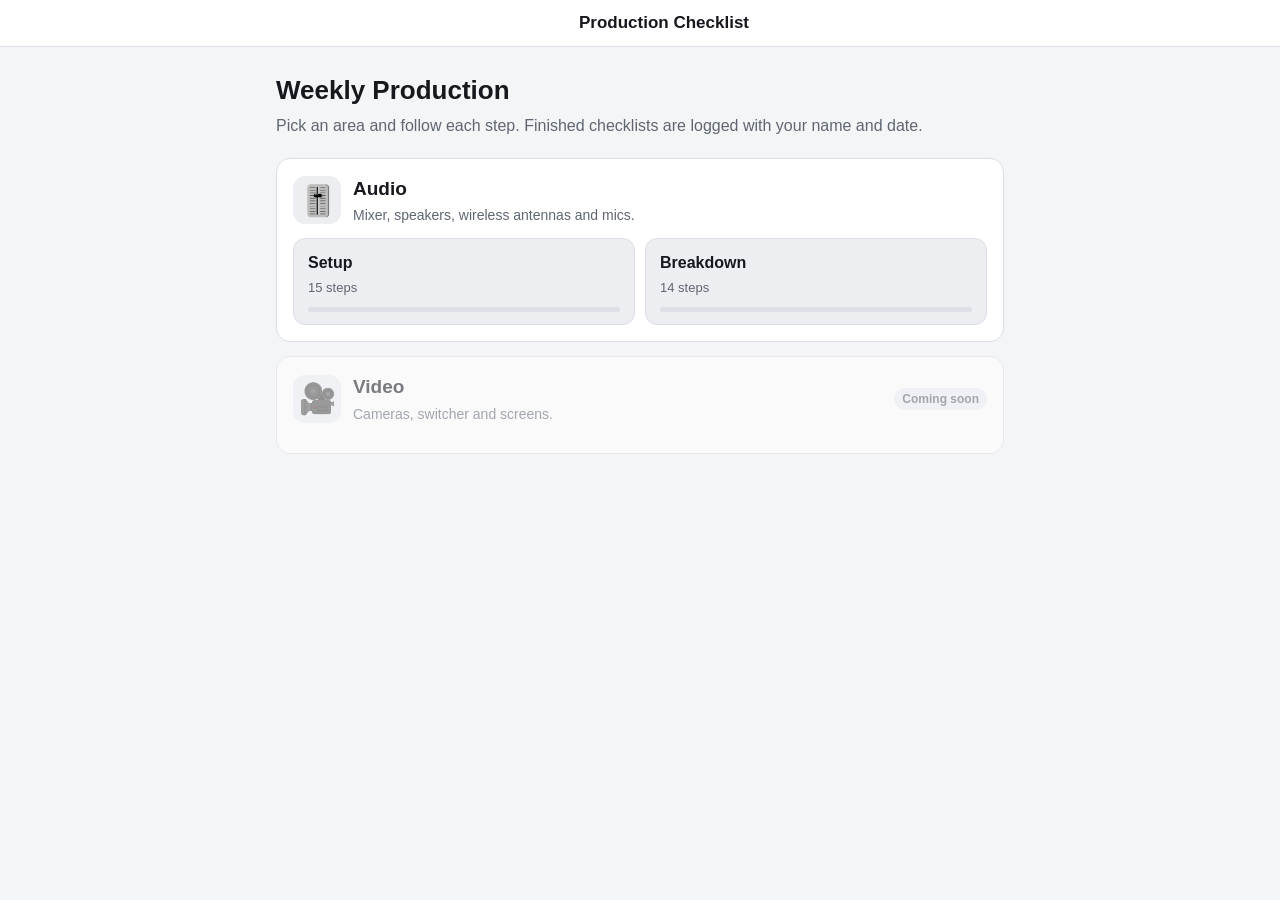
==== index.html @ cb463fab "Production setup & breakdown checklist app Audio setup/breakdown checklists with stock photos, name/" ====
<!doctype html>
<html lang="en">
<head>
  <meta charset="utf-8" />
  <meta name="viewport" content="width=device-width, initial-scale=1, viewport-fit=cover" />
  <meta name="theme-color" content="#14161a" />
  <title>Production Checklist</title>
  <link rel="stylesheet" href="styles.css" />
</head>
<body>
  <header class="topbar">
    <button class="icon-btn" id="backBtn" aria-label="Back" hidden>←</button>
    <div class="topbar-title" id="topTitle">Production Checklist</div>
    <button class="icon-btn" id="menuBtn" aria-label="Options" hidden>⋯</button>
  </header>

  <main id="app"></main>

  <!-- Photo viewer -->
  <div class="lightbox" id="lightbox" hidden>
    <img id="lightboxImg" alt="" />
    <button class="icon-btn lightbox-close" aria-label="Close">✕</button>
  </div>

  <!-- Options sheet -->
  <div class="sheet-backdrop" id="sheet" hidden>
    <div class="sheet" role="dialog" aria-label="Options">
      <div id="sheetBody"></div>
    </div>
  </div>

  <script src="data/config.js"></script>
  <script src="data/guides.js"></script>
  <script src="app.js"></script>
</body>
</html>
---- styles.css ----
:root {
  --bg: #f4f5f7;
  --surface: #ffffff;
  --surface-2: #eceef2;
  --text: #16181d;
  --muted: #5f6672;
  --border: #dcdfe5;
  --accent: #2f6fed;
  --accent-ink: #ffffff;
  --done: #1f9d55;
  --done-soft: #e3f5ea;
  --tip-bg: #e8f0ff;
  --tip-ink: #1d4fb8;
  --warn-bg: #fff4dc;
  --warn-ink: #8a5a00;
  --radius: 14px;
  color-scheme: light;
}
@media (prefers-color-scheme: dark) {
  :root {
    --bg: #14161a;
    --surface: #1d2026;
    --surface-2: #272b33;
    --text: #eef0f3;
    --muted: #9aa1ad;
    --border: #2f343d;
    --accent: #5b8cff;
    --accent-ink: #0b0d10;
    --done: #3ccf7a;
    --done-soft: #17301f;
    --tip-bg: #1a2640;
    --tip-ink: #9dbaff;
    --warn-bg: #33270f;
    --warn-ink: #f2c66b;
    color-scheme: dark;
  }
}

* { box-sizing: border-box; }
html, body { margin: 0; }
body {
  background: var(--bg);
  color: var(--text);
  font: 16px/1.5 -apple-system, BlinkMacSystemFont, "Segoe UI", Roboto, sans-serif;
  -webkit-tap-highlight-color: transparent;
  padding-bottom: env(safe-area-inset-bottom, 0px);
}
button { font: inherit; color: inherit; cursor: pointer; }
[hidden] { display: none !important; }

/* ---------- Top bar ---------- */
.topbar {
  position: sticky; top: 0; z-index: 10;
  display: flex; align-items: center; gap: 8px;
  padding: calc(env(safe-area-inset-top, 0px) + 10px) 12px 10px;
  background: var(--surface);
  border-bottom: 1px solid var(--border);
}
.topbar-title { flex: 1; font-weight: 650; font-size: 17px; text-align: center; white-space: nowrap; overflow: hidden; text-overflow: ellipsis; }
.icon-btn {
  width: 40px; height: 40px; border-radius: 10px;
  border: 0; background: transparent; font-size: 22px; line-height: 1;
}
.icon-btn:hover { background: var(--surface-2); }
.topbar .icon-btn[hidden] + .topbar-title { margin-left: 48px; }

main { max-width: 760px; margin: 0 auto; padding: 16px 16px 120px; }

/* ---------- Home ---------- */
.hero h1 { font-size: 26px; margin: 8px 0 4px; }
.hero p { margin: 0 0 20px; color: var(--muted); }
.guide-card {
  background: var(--surface); border: 1px solid var(--border);
  border-radius: var(--radius); padding: 16px; margin-bottom: 14px;
}
.guide-card.soon { opacity: .55; }
.guide-head { display: flex; gap: 12px; align-items: center; margin-bottom: 12px; }
.guide-icon { font-size: 30px; width: 48px; height: 48px; display: grid; place-items: center; background: var(--surface-2); border-radius: 12px; }
.guide-head h2 { margin: 0; font-size: 19px; }
.guide-head p { margin: 2px 0 0; color: var(--muted); font-size: 14px; }
.badge { font-size: 12px; font-weight: 600; padding: 2px 8px; border-radius: 99px; background: var(--surface-2); color: var(--muted); }
.routine-row { display: grid; grid-template-columns: 1fr 1fr; gap: 10px; }
.routine-btn {
  text-align: left; padding: 12px 14px; border-radius: 12px;
  border: 1px solid var(--border); background: var(--surface-2);
}
.routine-btn strong { display: block; font-size: 16px; }
.routine-btn span { font-size: 13px; color: var(--muted); }
.mini-bar { height: 5px; border-radius: 9px; background: var(--border); margin-top: 8px; overflow: hidden; }
.mini-bar > i { display: block; height: 100%; background: var(--accent); }
.mini-bar.full > i { background: var(--done); }

/* ---------- Progress header ---------- */
.progress-wrap { margin-bottom: 14px; }
.progress-meta { display: flex; justify-content: space-between; font-size: 14px; color: var(--muted); margin-bottom: 6px; }
.progress { height: 10px; border-radius: 99px; background: var(--surface-2); overflow: hidden; }
.progress > i { display: block; height: 100%; background: var(--accent); transition: width .3s ease; }
.progress.full > i { background: var(--done); }

.seg { display: flex; background: var(--surface-2); border-radius: 12px; padding: 4px; margin-bottom: 16px; }
.seg button { flex: 1; border: 0; background: transparent; padding: 8px; border-radius: 9px; font-weight: 600; color: var(--muted); }
.seg button.on { background: var(--surface); color: var(--text); box-shadow: 0 1px 3px rgba(0,0,0,.12); }

/* ---------- Step card (step-by-step view) ---------- */
.step-card { background: var(--surface); border: 1px solid var(--border); border-radius: var(--radius); overflow: hidden; }
.step-card.is-done { border-color: var(--done); }
.step-body { padding: 16px; }
.step-section { font-size: 13px; font-weight: 600; text-transform: uppercase; letter-spacing: .04em; color: var(--muted); }
.step-title { font-size: 22px; margin: 4px 0 12px; line-height: 1.25; }
.step-title .num { color: var(--muted); font-weight: 500; }

.photo { position: relative; aspect-ratio: 4 / 3; max-width: 100%; background: var(--surface-2); }
.photo img { width: 100%; height: 100%; object-fit: cover; display: block; cursor: zoom-in; }
.photo-ph {
  position: absolute; inset: 12px; border: 2px dashed var(--border); border-radius: 10px;
  display: grid; place-content: center; text-align: center; color: var(--muted); gap: 4px;
}
.photo-ph b { font-size: 36px; }
.photo-ph small { font-size: 12px; opacity: .8; }
.photo-caption { font-size: 13px; color: var(--muted); padding: 8px 16px 0; }
.photo-credit { display: block; font-size: 11px; opacity: .75; }
.photo-badge {
  position: absolute; top: 10px; left: 10px; pointer-events: none;
  background: rgba(0,0,0,.65); color: #fff; font-size: 12px; font-weight: 600;
  padding: 3px 8px; border-radius: 99px;
}

.instructions { margin: 0 0 12px; padding-left: 22px; }
.instructions li { margin-bottom: 8px; }
.note-box { border-radius: 10px; padding: 10px 12px; margin: 10px 0; font-size: 15px; }
.note-box.tip { background: var(--tip-bg); color: var(--tip-ink); }
.note-box.warn { background: var(--warn-bg); color: var(--warn-ink); }

.user-note summary { cursor: pointer; color: var(--muted); font-size: 14px; margin-top: 8px; }
.user-note textarea {
  width: 100%; min-height: 70px; margin-top: 8px; padding: 10px; border-radius: 10px;
  border: 1px solid var(--border); background: var(--bg); color: var(--text); font: inherit; resize: vertical;
}
.done-stamp { font-size: 13px; color: var(--done); font-weight: 600; margin-top: 8px; }

/* Bottom action bar */
.action-bar {
  position: fixed; left: 0; right: 0; bottom: 0; z-index: 9;
  background: var(--surface); border-top: 1px solid var(--border);
  padding: 10px 16px calc(env(safe-area-inset-bottom, 0px) + 10px);
}
.action-inner { max-width: 760px; margin: 0 auto; display: flex; gap: 10px; }
.btn {
  border: 1px solid var(--border); background: var(--surface-2);
  padding: 14px 16px; border-radius: 12px; font-weight: 650; font-size: 16px;
}
.btn:disabled { opacity: .4; cursor: default; }
.btn.primary { flex: 1; background: var(--accent); border-color: var(--accent); color: var(--accent-ink); }
.btn.done { flex: 1; background: var(--done-soft); border-color: var(--done); color: var(--done); }
.btn.block { width: 100%; }

/* ---------- List view ---------- */
.list-section { margin-bottom: 18px; }
.list-section h3 { font-size: 14px; text-transform: uppercase; letter-spacing: .04em; color: var(--muted); margin: 0 0 8px; display: flex; justify-content: space-between; }
.list-item {
  display: flex; align-items: center; gap: 12px; width: 100%;
  background: var(--surface); border: 1px solid var(--border); border-radius: 12px;
  padding: 12px; margin-bottom: 8px; text-align: left;
}
.check {
  flex: none; width: 30px; height: 30px; border-radius: 50%;
  border: 2px solid var(--border); display: grid; place-items: center;
  background: transparent; font-size: 16px; color: transparent;
}
.list-item.is-done .check, .check.on { background: var(--done); border-color: var(--done); color: #fff; }
.list-item.is-done .li-title { color: var(--muted); text-decoration: line-through; }
.li-text { flex: 1; min-width: 0; }
.li-title { font-weight: 600; }
.li-sub { font-size: 13px; color: var(--muted); }
.li-go { color: var(--muted); font-size: 20px; }

/* ---------- Complete ---------- */
.complete { text-align: center; padding: 30px 10px; }
.complete .big { font-size: 64px; }
.complete h2 { margin: 8px 0; }
.complete p { color: var(--muted); }
.summary-notes { text-align: left; background: var(--surface); border: 1px solid var(--border); border-radius: var(--radius); padding: 14px 16px; margin: 20px 0; }
.summary-notes h3 { margin: 0 0 8px; font-size: 15px; }
.summary-notes li { margin-bottom: 6px; }

.log-status { font-size: 14px; }
.log-status.sent { color: var(--done); }
.log-status.pending, .log-status.off { color: var(--warn-ink); }
.link-btn { border: 0; background: none; padding: 0; color: var(--accent); text-decoration: underline; font-size: inherit; }

/* ---------- Start screen ---------- */
.start-card {
  background: var(--surface); border: 1px solid var(--border); border-radius: var(--radius);
  padding: 20px 16px; margin-top: 8px;
}
.start-card .guide-icon { margin-bottom: 10px; }
.start-card h2 { margin: 0 0 4px; }
.start-sub { margin: 0 0 18px; color: var(--muted); }
.field-error { color: #d33; margin: -4px 0 12px; font-size: 14px; }

/* ---------- Lightbox & sheet ---------- */
.lightbox { position: fixed; inset: 0; z-index: 50; background: rgba(0,0,0,.92); display: grid; place-items: center; padding: 16px; }
.lightbox img { max-width: 100%; max-height: 90vh; border-radius: 8px; }
.lightbox-close { position: absolute; top: calc(env(safe-area-inset-top, 0px) + 12px); right: 12px; color: #fff; }

.sheet-backdrop { position: fixed; inset: 0; z-index: 40; background: rgba(0,0,0,.45); display: flex; align-items: flex-end; justify-content: center; }
.sheet {
  width: 100%; max-width: 520px; background: var(--surface); border-radius: 18px 18px 0 0;
  padding: 18px 16px calc(env(safe-area-inset-bottom, 0px) + 18px);
}
.sheet h3 { margin: 0 0 12px; }
.sheet .btn { width: 100%; margin-bottom: 10px; text-align: left; }
.sheet .btn.danger { color: #d33; }
.field label { display: block; font-size: 14px; color: var(--muted); margin-bottom: 4px; }
.field input {
  width: 100%; padding: 12px; border-radius: 10px; border: 1px solid var(--border);
  background: var(--bg); color: var(--text); font: inherit; margin-bottom: 12px;
}

@media (min-width: 700px) {
  .step-title { font-size: 26px; }
}
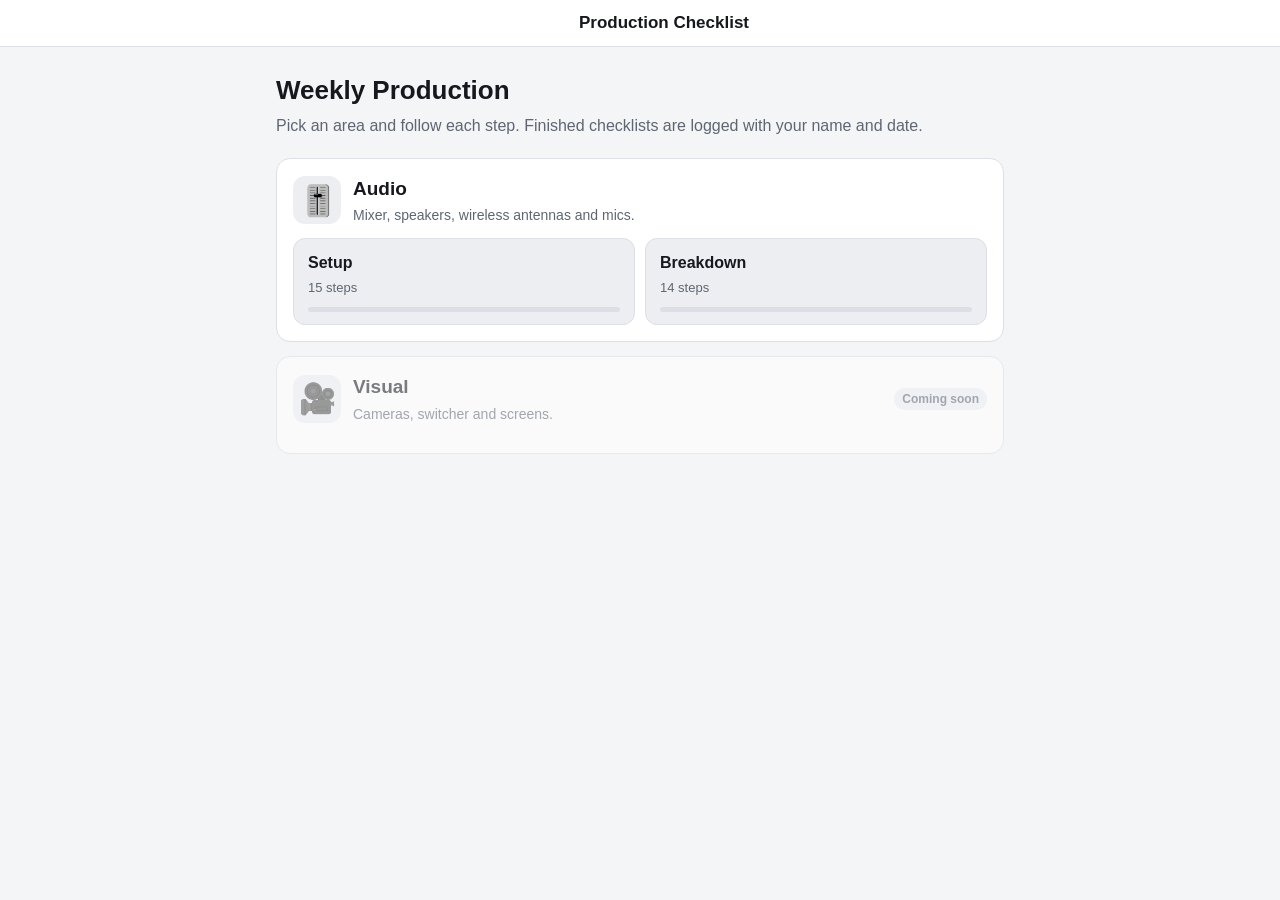
==== commit 47077429: "Version CSS/JS links so phones pick up updates Co-Authored-By: Claude Opus 5.5 (1M context) <noreply" ====
--- a/index.html
+++ b/index.html
@@ -5,7 +5,7 @@
   <meta name="viewport" content="width=device-width, initial-scale=1, viewport-fit=cover" />
   <meta name="theme-color" content="#14161a" />
   <title>Production Checklist</title>
-  <link rel="stylesheet" href="styles.css" />
+  <link rel="stylesheet" href="styles.css?v=1793485809" />
 </head>
 <body>
   <header class="topbar">
@@ -29,8 +29,8 @@
     </div>
   </div>
 
-  <script src="data/config.js"></script>
-  <script src="data/guides.js"></script>
-  <script src="app.js"></script>
+  <script src="data/config.js?v=1793485809"></script>
+  <script src="data/guides.js?v=1793485809"></script>
+  <script src="app.js?v=1793485809"></script>
 </body>
 </html>
--- a/styles.css
+++ b/styles.css
@@ -111,6 +111,9 @@
 
 .photo { position: relative; aspect-ratio: 4 / 3; max-width: 100%; background: var(--surface-2); }
 .photo img { width: 100%; height: 100%; object-fit: cover; display: block; cursor: zoom-in; }
+/* Real photos keep their own shape (most are portrait), capped so the steps stay on screen. */
+.photo.fit { aspect-ratio: auto; }
+.photo.fit img { height: auto; max-height: 62vh; object-fit: contain; }
 .photo-ph {
   position: absolute; inset: 12px; border: 2px dashed var(--border); border-radius: 10px;
   display: grid; place-content: center; text-align: center; color: var(--muted); gap: 4px;
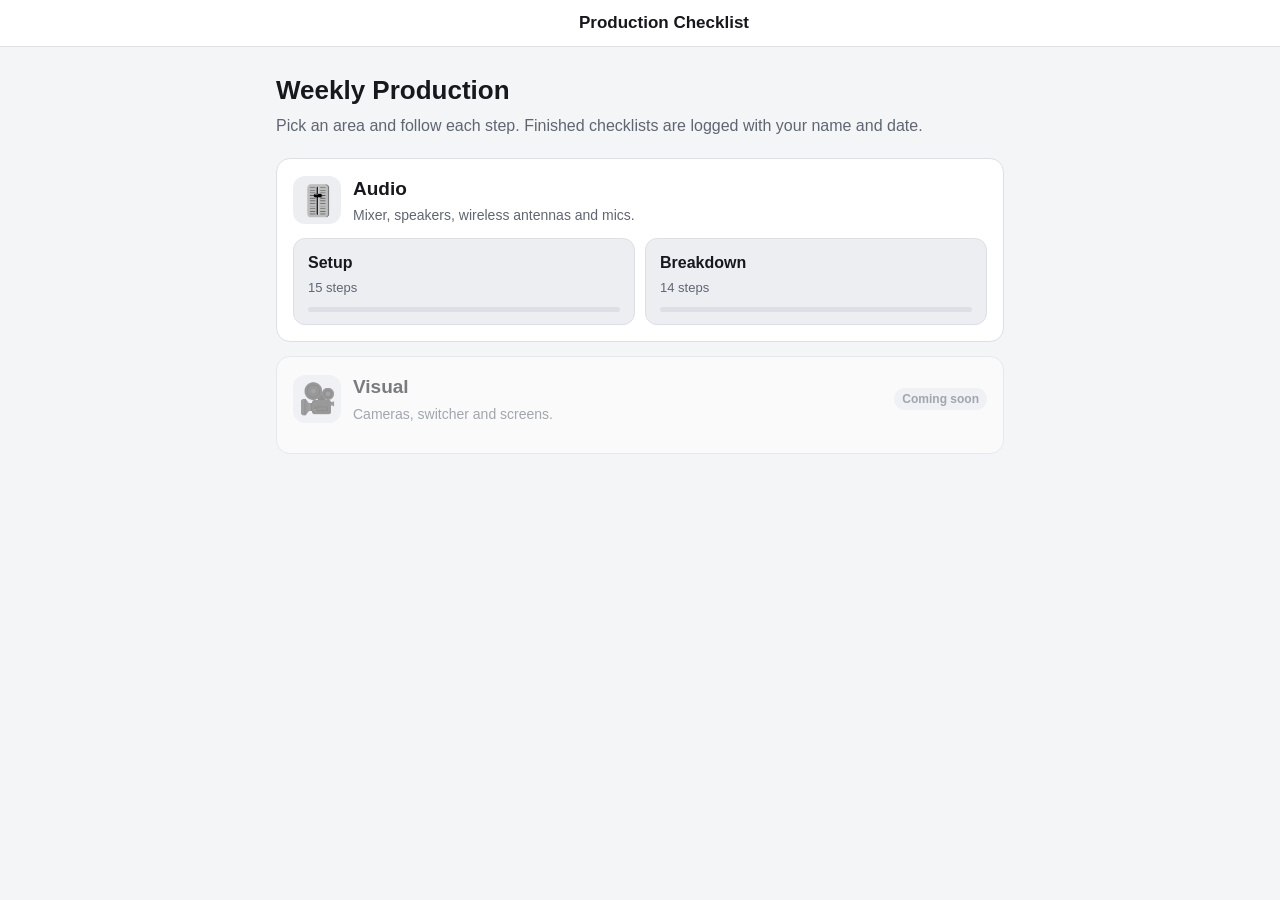
==== commit 45bac6b0: "Add Restart button to every step and the full list Co-Authored-By: Claude Opus 5.5 (1M context) <nor" ====
--- a/index.html
+++ b/index.html
@@ -5,7 +5,7 @@
   <meta name="viewport" content="width=device-width, initial-scale=1, viewport-fit=cover" />
   <meta name="theme-color" content="#14161a" />
   <title>Production Checklist</title>
-  <link rel="stylesheet" href="styles.css?v=1793485809" />
+  <link rel="stylesheet" href="styles.css?v=1793486101" />
 </head>
 <body>
   <header class="topbar">
@@ -29,8 +29,8 @@
     </div>
   </div>
 
-  <script src="data/config.js?v=1793485809"></script>
-  <script src="data/guides.js?v=1793485809"></script>
-  <script src="app.js?v=1793485809"></script>
+  <script src="data/config.js?v=1793486101"></script>
+  <script src="data/guides.js?v=1793486101"></script>
+  <script src="app.js?v=1793486101"></script>
 </body>
 </html>
--- a/styles.css
+++ b/styles.css
@@ -92,7 +92,12 @@
 
 /* ---------- Progress header ---------- */
 .progress-wrap { margin-bottom: 14px; }
-.progress-meta { display: flex; justify-content: space-between; font-size: 14px; color: var(--muted); margin-bottom: 6px; }
+.progress-meta { display: flex; justify-content: space-between; align-items: center; gap: 8px; font-size: 14px; color: var(--muted); margin-bottom: 6px; }
+.restart-btn {
+  border: 1px solid var(--border); background: var(--surface); color: var(--text);
+  font-size: 13px; font-weight: 600; padding: 5px 10px; border-radius: 99px; white-space: nowrap;
+}
+.restart-btn.armed { background: #d33; border-color: #d33; color: #fff; }
 .progress { height: 10px; border-radius: 99px; background: var(--surface-2); overflow: hidden; }
 .progress > i { display: block; height: 100%; background: var(--accent); transition: width .3s ease; }
 .progress.full > i { background: var(--done); }
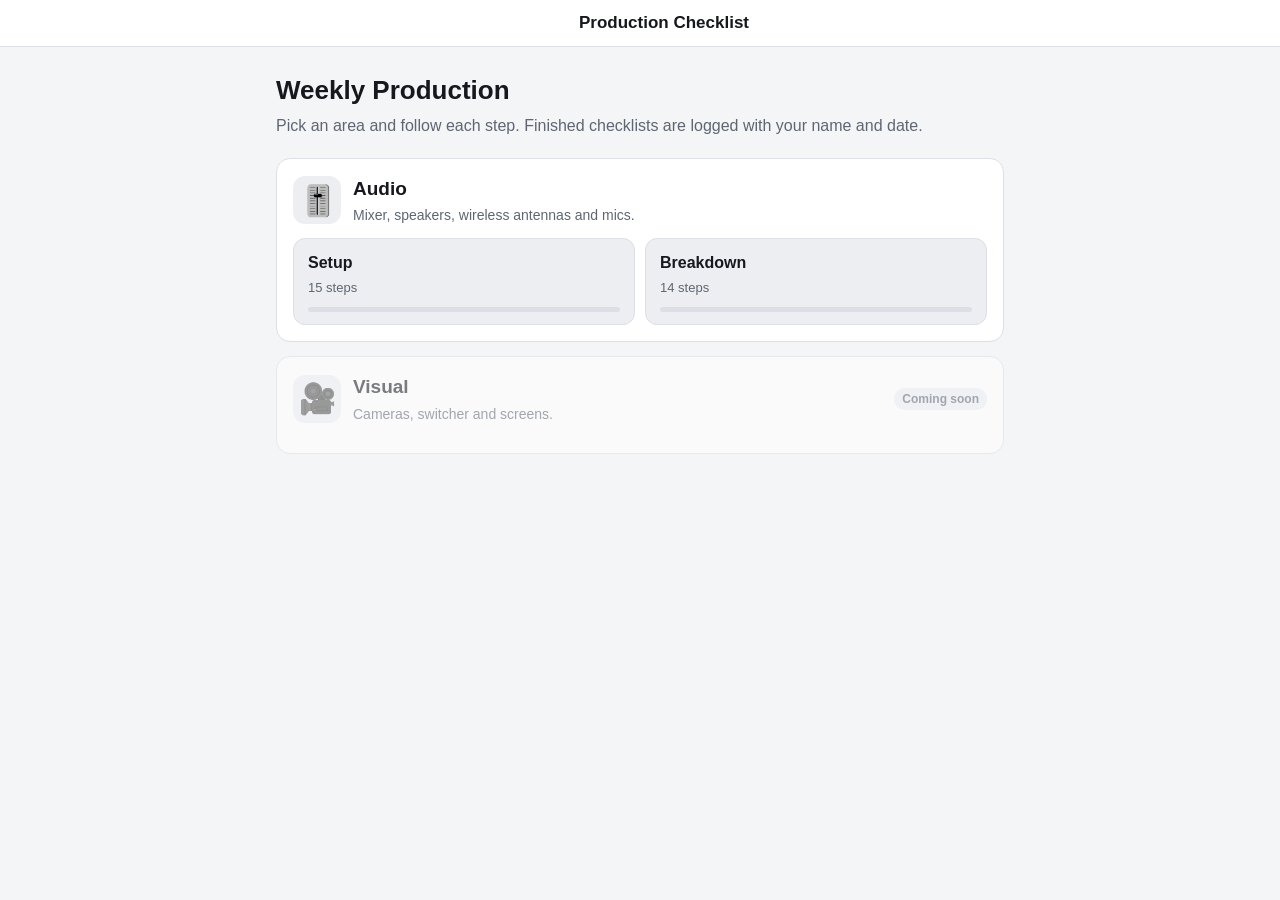
==== commit b52d9765: "Add password-protected admin log page admin.html lists every completed setup/breakdown and its notes" ====
--- a/index.html
+++ b/index.html
@@ -5,7 +5,7 @@
   <meta name="viewport" content="width=device-width, initial-scale=1, viewport-fit=cover" />
   <meta name="theme-color" content="#14161a" />
   <title>Production Checklist</title>
-  <link rel="stylesheet" href="styles.css?v=1793486101" />
+  <link rel="stylesheet" href="styles.css?v=1793486405" />
 </head>
 <body>
   <header class="topbar">
@@ -29,8 +29,8 @@
     </div>
   </div>
 
-  <script src="data/config.js?v=1793486101"></script>
-  <script src="data/guides.js?v=1793486101"></script>
-  <script src="app.js?v=1793486101"></script>
+  <script src="data/config.js?v=1793486405"></script>
+  <script src="data/guides.js?v=1793486405"></script>
+  <script src="app.js?v=1793486405"></script>
 </body>
 </html>
--- a/styles.css
+++ b/styles.css
@@ -206,6 +206,30 @@
 .start-sub { margin: 0 0 18px; color: var(--muted); }
 .field-error { color: #d33; margin: -4px 0 12px; font-size: 14px; }
 
+/* ---------- Admin log ---------- */
+.admin-title { text-align: left; padding-left: 4px; }
+.stat-row { display: grid; grid-template-columns: repeat(4, 1fr); gap: 8px; margin-bottom: 14px; }
+.stat { background: var(--surface); border: 1px solid var(--border); border-radius: 12px; padding: 10px; text-align: center; }
+.stat b { display: block; font-size: 22px; }
+.stat span { font-size: 12px; color: var(--muted); }
+.filter-row { display: flex; gap: 8px; align-items: center; margin-bottom: 16px; flex-wrap: wrap; }
+.filter-row input[type="search"] {
+  flex: 1 1 180px; min-width: 0; padding: 10px 12px; border-radius: 10px;
+  border: 1px solid var(--border); background: var(--surface); color: var(--text); font: inherit;
+}
+.filter-row .btn { padding: 9px 14px; }
+.toggle { display: flex; align-items: center; gap: 6px; font-size: 14px; color: var(--muted); white-space: nowrap; }
+.run-card { background: var(--surface); border: 1px solid var(--border); border-radius: 12px; padding: 12px; margin-bottom: 8px; }
+.run-top { display: flex; align-items: center; gap: 8px; flex-wrap: wrap; }
+.run-tag { font-size: 12px; font-weight: 700; padding: 2px 8px; border-radius: 99px; }
+.run-tag.setup { background: var(--tip-bg); color: var(--tip-ink); }
+.run-tag.breakdown { background: var(--done-soft); color: var(--done); }
+.run-name { font-weight: 650; }
+.run-meta { font-size: 13px; color: var(--muted); margin-top: 4px; }
+.run-notes { margin-top: 8px; padding: 8px 10px; border-radius: 8px; background: var(--warn-bg); color: var(--warn-ink); font-size: 14px; white-space: pre-line; }
+.admin-loading, .admin-empty { text-align: center; color: var(--muted); padding: 30px 0; }
+@media (max-width: 420px) { .stat b { font-size: 18px; } }
+
 /* ---------- Lightbox & sheet ---------- */
 .lightbox { position: fixed; inset: 0; z-index: 50; background: rgba(0,0,0,.92); display: grid; place-items: center; padding: 16px; }
 .lightbox img { max-width: 100%; max-height: 90vh; border-radius: 8px; }
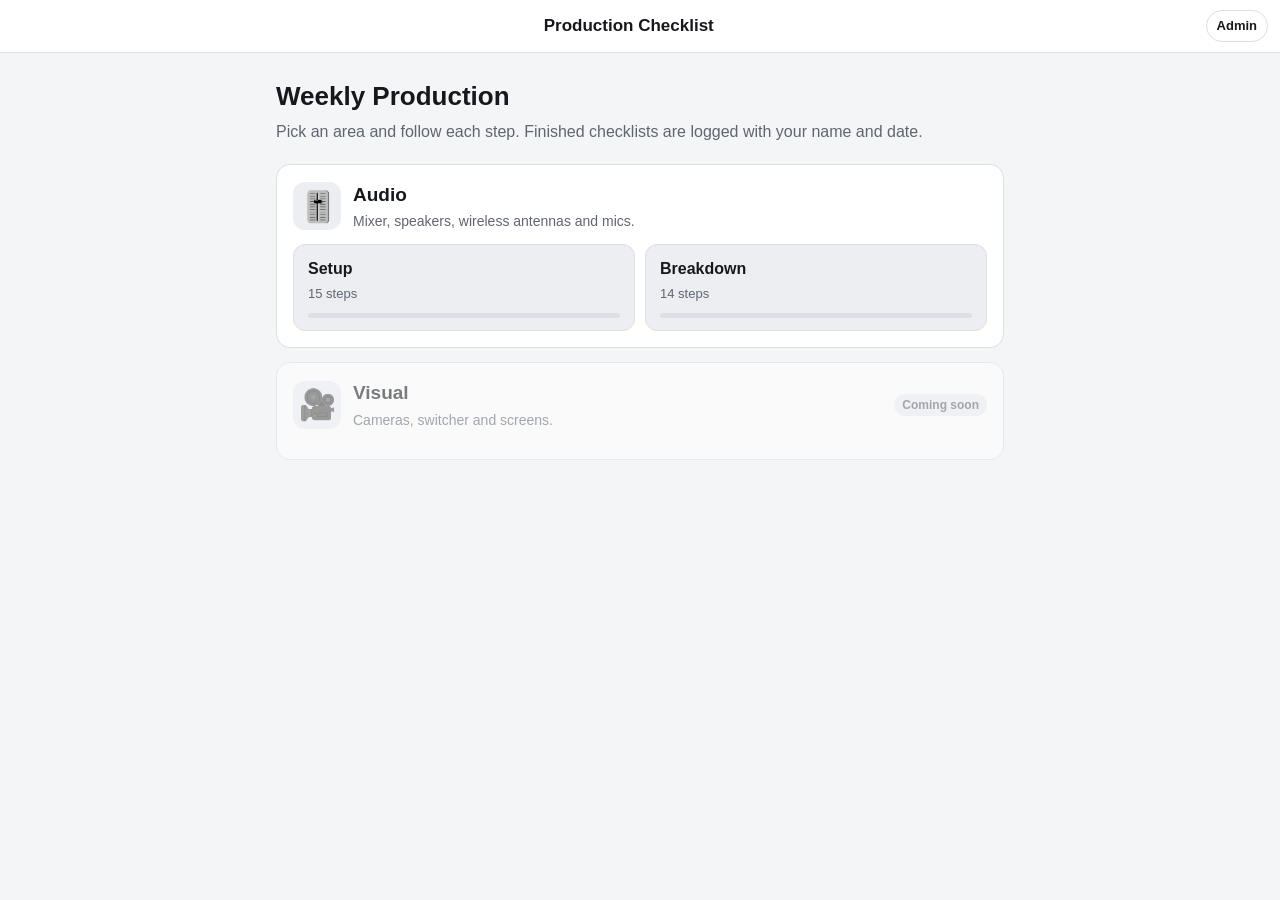
==== commit bd56d953: "Add Admin link on home screen and back link on the log page Co-Authored-By: Claude Opus 5.5 (1M cont" ====
--- a/index.html
+++ b/index.html
@@ -5,13 +5,14 @@
   <meta name="viewport" content="width=device-width, initial-scale=1, viewport-fit=cover" />
   <meta name="theme-color" content="#14161a" />
   <title>Production Checklist</title>
-  <link rel="stylesheet" href="styles.css?v=1793486405" />
+  <link rel="stylesheet" href="styles.css?v=1793487685" />
 </head>
 <body>
   <header class="topbar">
     <button class="icon-btn" id="backBtn" aria-label="Back" hidden>←</button>
     <div class="topbar-title" id="topTitle">Production Checklist</div>
     <button class="icon-btn" id="menuBtn" aria-label="Options" hidden>⋯</button>
+    <a class="restart-btn header-link" id="adminLink" href="admin.html" hidden>Admin</a>
   </header>
 
   <main id="app"></main>
@@ -29,8 +30,8 @@
     </div>
   </div>
 
-  <script src="data/config.js?v=1793486405"></script>
-  <script src="data/guides.js?v=1793486405"></script>
-  <script src="app.js?v=1793486405"></script>
+  <script src="data/config.js?v=1793487685"></script>
+  <script src="data/guides.js?v=1793487685"></script>
+  <script src="app.js?v=1793487685"></script>
 </body>
 </html>
--- a/styles.css
+++ b/styles.css
@@ -207,7 +207,7 @@
 .field-error { color: #d33; margin: -4px 0 12px; font-size: 14px; }
 
 /* ---------- Admin log ---------- */
-.admin-title { text-align: left; padding-left: 4px; }
+.header-link { text-decoration: none; display: inline-block; }
 .stat-row { display: grid; grid-template-columns: repeat(4, 1fr); gap: 8px; margin-bottom: 14px; }
 .stat { background: var(--surface); border: 1px solid var(--border); border-radius: 12px; padding: 10px; text-align: center; }
 .stat b { display: block; font-size: 22px; }
